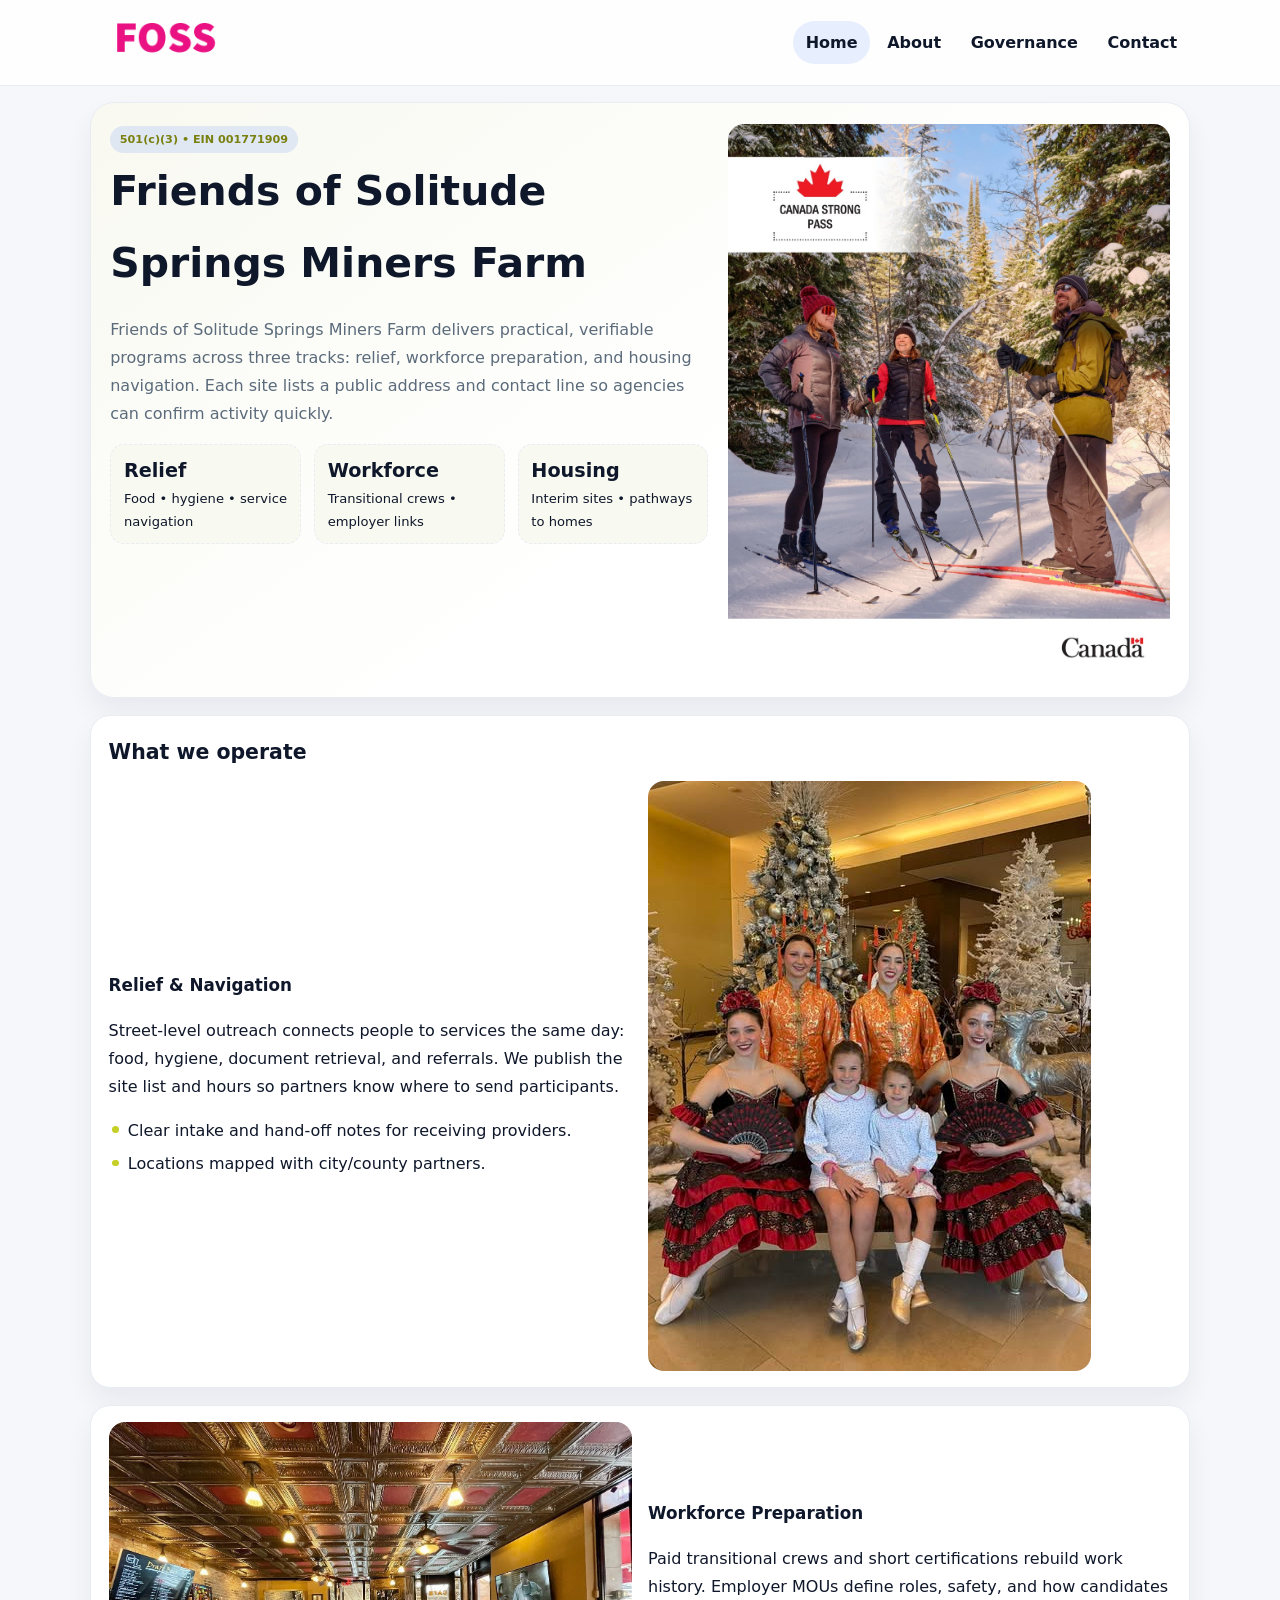
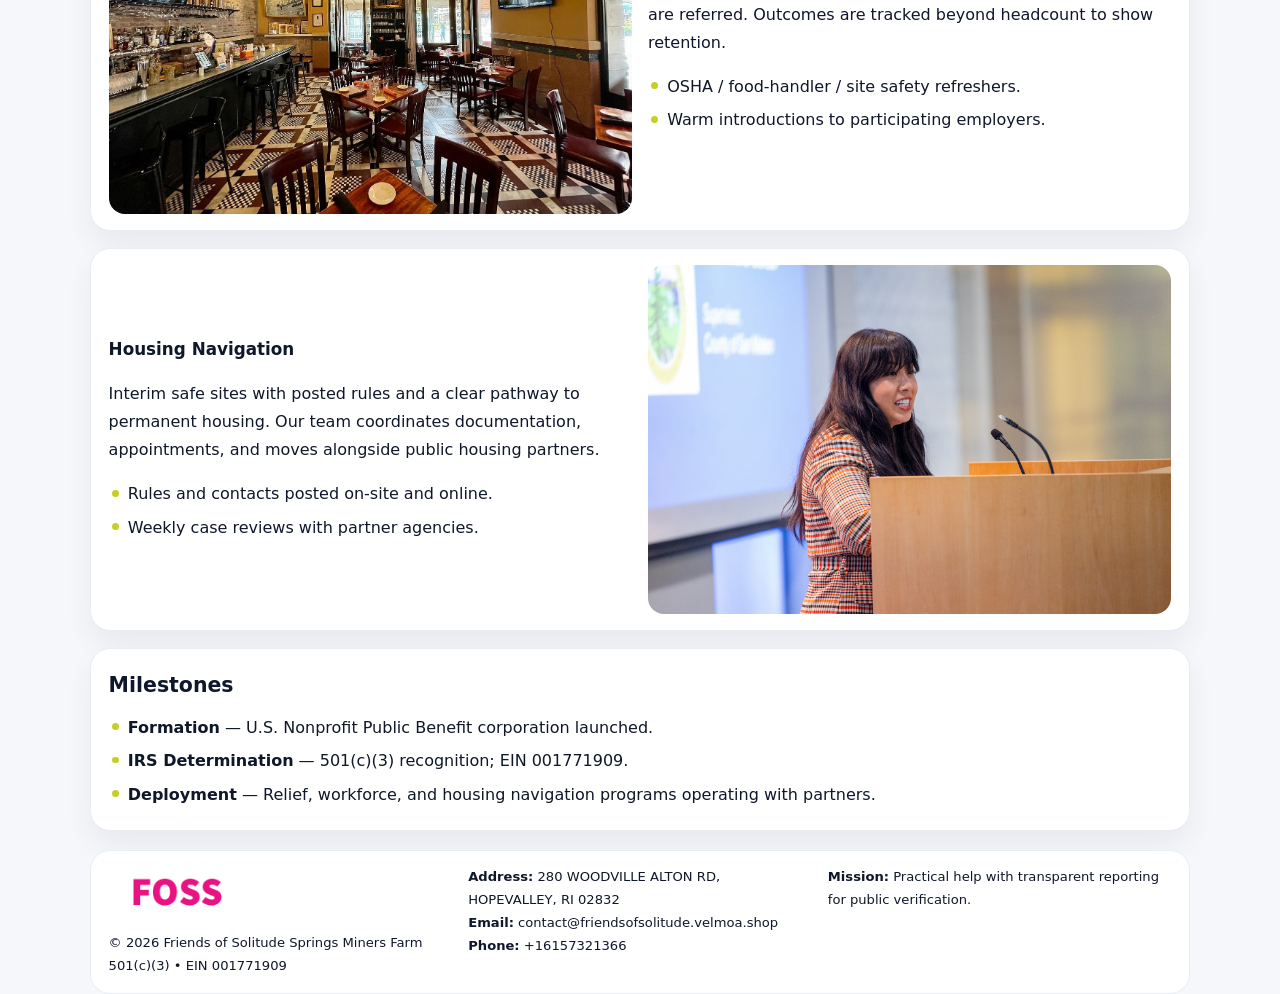
==== index.html @ f80825aa "Initial commit" ====
<!doctype html><html lang="en"><head>
<meta charset="utf-8">
<meta name="viewport" content="width=device-width,initial-scale=1">
<title>Friends of Solitude Springs Miners Farm – Nonprofit • 2025</title>
<link rel="stylesheet" href="assets/styles.css">
<link rel="icon" href="images/logo.png">
<meta name="data-ein" content="001771909">
<meta name="data-name" content="Friends of Solitude Springs Miners Farm">
  <meta name="description" content="Our nonprofit strengthens the community with programs focused on community services, education, and direct relief.">
</head><body>
<div style="position:absolute;left:-9999px;top:-9999px;opacity:0" data-uniq="{{UNIQUE_BLOB}}">
  <span>Our nonprofit strengthens the community with programs focused on community services, education, and direct relief.</span><svg width="12" height="12" viewBox="0 0 12 12" xmlns="http://www.w3.org/2000/svg"><circle cx="6" cy="6" r="5" fill="#0f766e"/></svg><img src="images/hero.jpg" width="1" height="1" alt="" loading="lazy"/>
</div>

<header class="header">
  <div class="cf1516bddf9">
    <a href="index.html"><img src="images/logo.png" alt=""></a>
    <div class="links">
      <a class="active" href="index.html">Home</a>
      <a href="about.html">About</a>
      <a href="governance.html">Governance</a>
      <a href="contact.html">Contact</a>
    </div>
  </div>
</header>

<section class="mast">
  <div>
    <span class="ca3be5d8d0d">501(c)(3) • EIN 001771909</span>
    <h1>Friends of Solitude Springs Miners Farm</h1>
    <p>Friends of Solitude Springs Miners Farm delivers practical, verifiable programs across three tracks: relief, workforce preparation, and housing navigation. Each site lists a public address and contact line so agencies can confirm activity quickly.</p>
    <div class="stats">
      <div class="stat"><b>Relief</b><div class="small">Food • hygiene • service navigation</div></div>
      <div class="stat"><b>Workforce</b><div class="small">Transitional crews • employer links</div></div>
      <div class="stat"><b>Housing</b><div class="small">Interim sites • pathways to homes</div></div>
    </div>
  </div>
  <img class="img" src="images/hero.jpg" alt="Program hero">
</section>

<section class="section panel">
  <h2>What we operate</h2>
  <div class="z">
    <div>
      <h3>Relief & Navigation</h3>
      <p>Street-level outreach connects people to services the same day: food, hygiene, document retrieval, and referrals. We publish the site list and hours so partners know where to send participants.</p>
      <ul class="timeline">
        <li>Clear intake and hand-off notes for receiving providers.</li>
        <li>Locations mapped with city/county partners.</li>
      </ul>
    </div>
    <img class="img" src="images/relief.jpg" alt="">
  </div>
</section>

<section class="section panel">
  <div class="z rev">
    <img class="img" src="images/jobs.jpg" alt="">
    <div>
      <h3>Workforce Preparation</h3>
      <p>Paid transitional crews and short certifications rebuild work history. Employer MOUs define roles, safety, and how candidates are referred. Outcomes are tracked beyond headcount to show retention.</p>
      <ul class="timeline">
        <li>OSHA / food-handler / site safety refreshers.</li>
        <li>Warm introductions to participating employers.</li>
      </ul>
    </div>
  </div>
</section>

<section class="section panel">
  <div class="z">
    <div>
      <h3>Housing Navigation</h3>
      <p>Interim safe sites with posted rules and a clear pathway to permanent housing. Our team coordinates documentation, appointments, and moves alongside public housing partners.</p>
      <ul class="timeline">
        <li>Rules and contacts posted on-site and online.</li>
        <li>Weekly case reviews with partner agencies.</li>
      </ul>
    </div>
    <img class="img" src="images/land.jpg" alt="">
  </div>
</section>

<section class="section panel">
  <h2>Milestones</h2>
  <ul class="timeline">
    <li><strong>Formation</strong> — U.S. Nonprofit Public Benefit corporation launched.</li>
    <li><strong>IRS Determination</strong> — 501(c)(3) recognition; EIN 001771909.</li>
    <li><strong>Deployment</strong> — Relief, workforce, and housing navigation programs operating with partners.</li>
  </ul>
</section>

<footer>
  <div class="footer">
    <div>
      <img src="images/logo.png" style="width:135px;margin-bottom:.35rem" alt="">
      <div class="small">© <span id="y"></span> Friends of Solitude Springs Miners Farm</div>
      <div class="small">501(c)(3) • EIN 001771909</div>
    </div>
    <div>
      <div class="small"><strong>Address:</strong> 280 WOODVILLE ALTON RD, HOPEVALLEY, RI 02832</div>
      <div class="small"><strong>Email:</strong> <a href="mailto:contact@friendsofsolitude.velmoa.shop">contact@friendsofsolitude.velmoa.shop</a></div>
      <div class="small"><strong>Phone:</strong> <a href="tel:+16157321366">+16157321366</a></div>
    </div>
    <div>
      <div class="small"><strong>Mission:</strong> Practical help with transparent reporting for public verification.</div>
    </div>
  </div>
</footer>

<script>
/* Đổi màu thương hiệu theo EIN để tránh trùng lặp */
(function(){
  function hash(s){let x=2166136261>>>0;for(let i=0;i<s.length;i++){x^=s.charCodeAt(i);x=(x*16777619)>>>0;}return x>>>0;}
  const k = hash((document.querySelector('meta[name="data-ein"]')?.content||document.querySelector('meta[name="data-name"]')?.content||'0').replace(/\s+/g,''));
  const H=k%360,S=56+(k%14),L=48;
  const r=document.documentElement;
  r.style.setProperty('--brand',`hsl(${H} ${S}% ${L}%)`);
  r.style.setProperty('--brand-ink',`hsl(${H} ${Math.min(96,S+10)}% ${Math.max(22,L-20)}%)`);
  r.style.setProperty('--soft',`hsl(${H} ${Math.max(30,S-30)}% 96%)`);
  document.getElementById('y').textContent=new Date().getFullYear();
})();
</script>
</body></html>
---- assets/styles.css ----
:root{
  --ink:#0f172a;          /* chữ chính */
  --muted:#5b6b7b;        /* chữ phụ */
  --line:#e7edf3;         /* viền */
  --paper:#ffffff;
  --soft:#f6f9ff;
  --brand:#2563eb;        /* sẽ bị ghi đè bằng script ở index (theo EIN) */
  --brand-ink:#1e40af;
  --sh:0 14px 28px rgba(15,23,42,.06);
  --r:18px;
}
*{box-sizing:border-box}
html,body{height:100%}
body{
  margin:0;
  font-family:Inter,system-ui,-apple-system,BlinkMacSystemFont,"Segoe UI",Arial,sans-serif;
  color:var(--ink);
  background:#f5f7fb;
  line-height:1.75;
}

/* NAV – mảnh, nổi */
.header{
  position:sticky;top:0;z-index:30;background:rgba(255,255,255,.85);
  backdrop-filter:saturate(180%) blur(10px);border-bottom:1px solid var(--line);
}
.cf1516bddf9{
  width:min(1100px,94%);margin:0 auto;display:flex;align-items:center;gap:1rem;
  padding:.55rem 0;
}
.cf1516bddf9 img{width:150px;display:block}
.cf1516bddf9 .links{margin-left:auto;display:flex;gap:.25rem}
.cf1516bddf9 .links a{
  color:var(--ink);text-decoration:none;font-weight:600;padding:.45rem .8rem;border-radius:999px;
}
.cf1516bddf9 .links a:hover,.cf1516bddf9 .links a.active{background:rgba(37,99,235,.10)}

/* MASTHEAD (hero trung tâm) */
.mast{
  width:min(1100px,94%);margin:1rem auto 0;background:linear-gradient(145deg,var(--soft),#fff 60%);
  border:1px solid var(--line);border-radius:24px;box-shadow:var(--sh);
  display:grid;grid-template-columns:1.15fr .85fr;gap:1.2rem;padding:1.3rem 1.2rem;
}
.mast h1{font-size:clamp(1.9rem,3.2vw,2.7rem);margin:.2rem 0 .4rem}
.mast p{color:var(--muted)}
.ca3be5d8d0d{display:inline-block;background:rgba(37,99,235,.12);color:var(--brand-ink);padding:.22rem .6rem;border-radius:999px;font-weight:700;font-size:.7rem}

/* SECTION chung */
.section{width:min(1100px,94%);margin:1.05rem auto 0}
.panel{background:#fff;border:1px solid var(--line);border-radius:20px;box-shadow:var(--sh);padding:1rem 1.1rem}
h2{font-size:1.28rem;margin:.2rem 0 .6rem}
h3{margin:.2rem 0 .35rem;font-size:1.05rem}

/* Z-LAYOUT (media–text xen kẽ) */
.z{
  display:grid;grid-template-columns:1fr 1fr;gap:1rem;align-items:center;
}
.z.rev{grid-template-columns:1fr 1fr}
.img{border-radius:16px;overflow:hidden}
img{max-width:100%;display:block}

/* CARDS */
.cards{display:grid;grid-template-columns:repeat(auto-fit,minmax(240px,1fr));gap:1rem}
.c27f79f16a8{background:#fff;border:1px solid var(--line);border-radius:16px;padding:.85rem 1rem 1rem}

/* Milestones / stats */
.timeline{list-style:none;margin:.2rem 0 0;padding:0}
.timeline li{position:relative;padding-left:1.2rem;margin:.35rem 0}
.timeline li::before{content:"";position:absolute;left:.2rem;top:.6rem;width:.42rem;height:.42rem;border-radius:999px;background:var(--brand)}
.stats{display:grid;grid-template-columns:repeat(auto-fit,minmax(170px,1fr));gap:.8rem;margin-top:.5rem}
.stat{background:var(--soft);border:1px dashed var(--line);border-radius:14px;padding:.6rem .8rem}
.stat b{font-size:1.2rem}

/* FORM */
button,input,textarea{font:inherit}
.c97ef5417e5{display:grid;gap:12px;max-width:760px}
.row2{display:grid;grid-template-columns:1fr 1fr;gap:12px}
input,textarea{width:100%;padding:.85rem 1rem;border:1px solid var(--line);border-radius:14px;background:#fff}
textarea{resize:vertical}
button.btn{width:auto;justify-self:start;background:var(--brand);color:#fff;border:0;border-radius:14px;padding:.8rem 1.35rem;cursor:pointer}
button.btn:hover{background:var(--brand-ink)}

/* FOOTER đậm hơn, dễ đọc */
footer{width:min(1100px,94%);margin:1.2rem auto 1.1rem;background:#fff;border:1px solid var(--line);border-radius:20px;padding:.9rem 1.1rem}
.footer{display:grid;grid-template-columns:repeat(auto-fit,minmax(220px,1fr));gap:1rem}
.small{color:#0f172a;font-size:.82rem}
.small a{color:#0f172a;text-decoration:none}
.small a:hover{text-decoration:underline}

/* Responsive */
@media(max-width:960px){.mast{grid-template-columns:1fr}.z,.z.rev{grid-template-columns:1fr}}
@media(max-width:640px){.cf1516bddf9{flex-wrap:wrap;justify-content:center}.row2{grid-template-columns:1fr}}
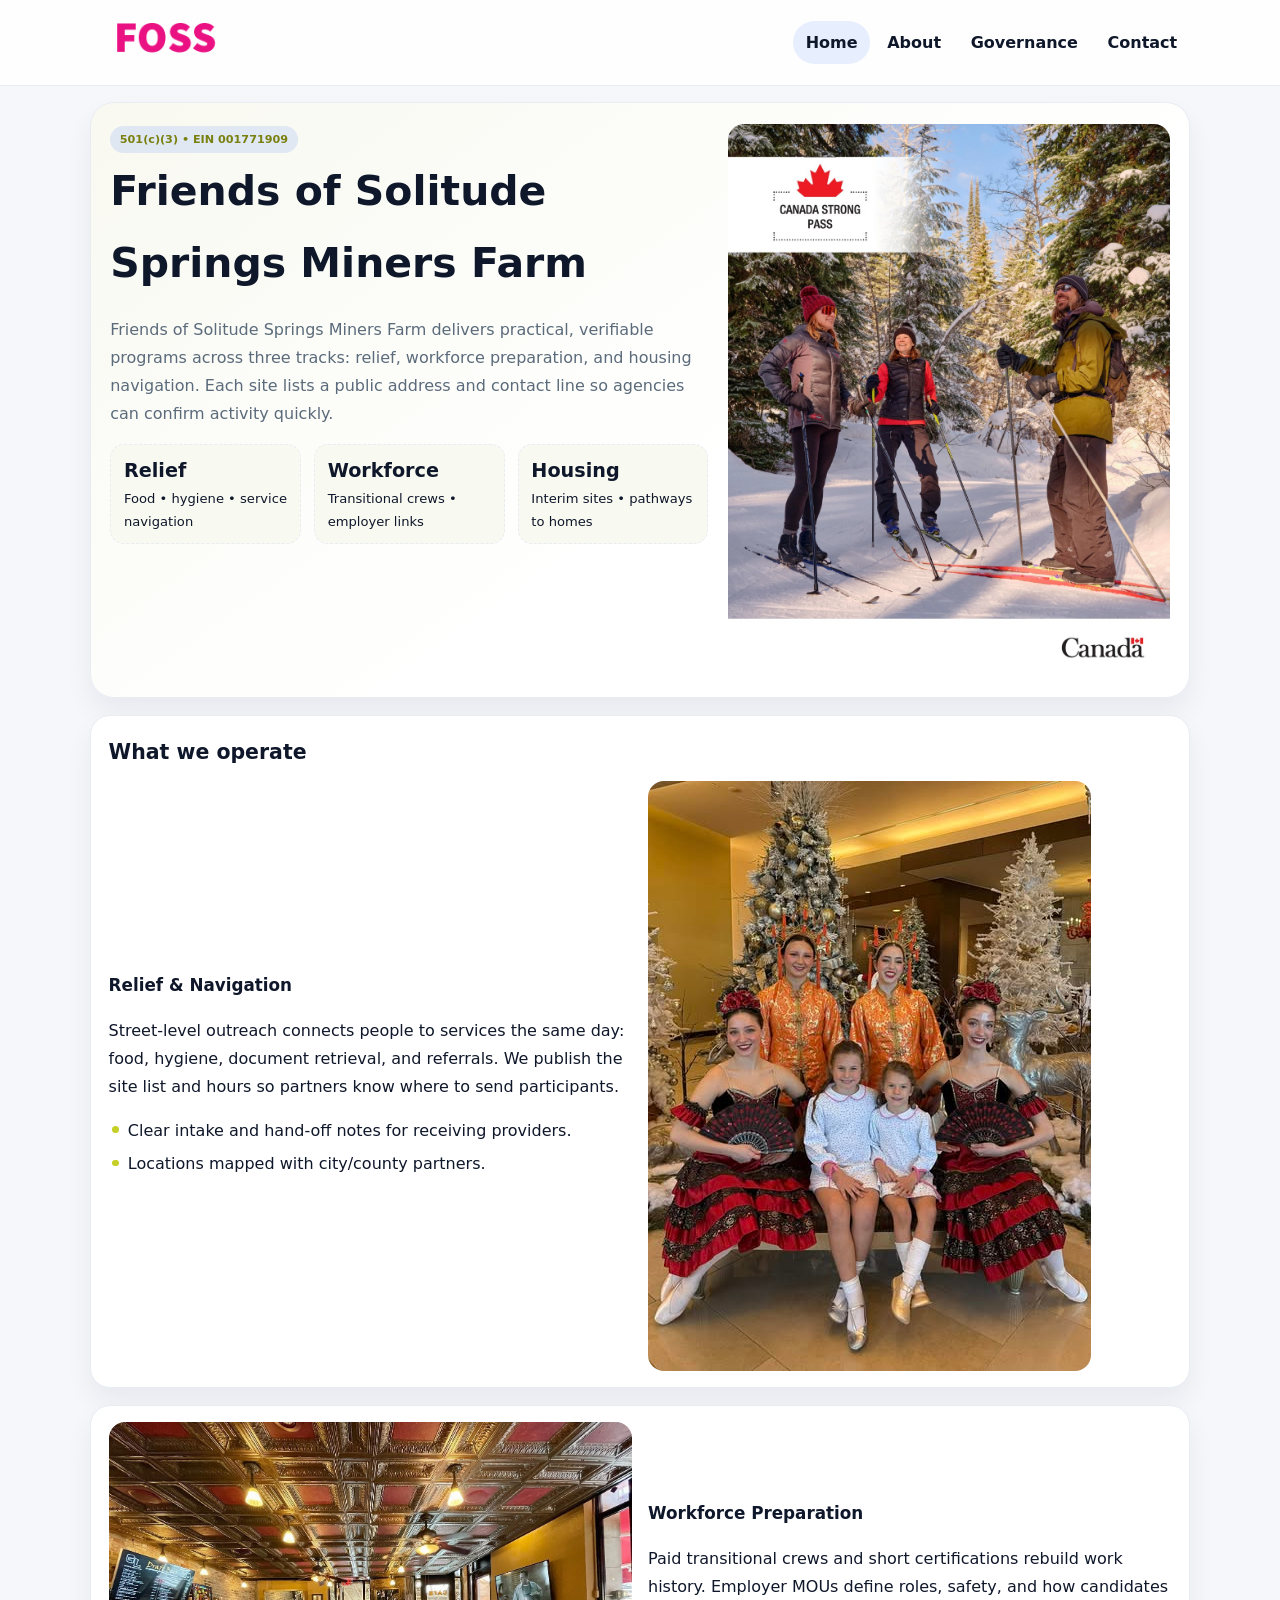
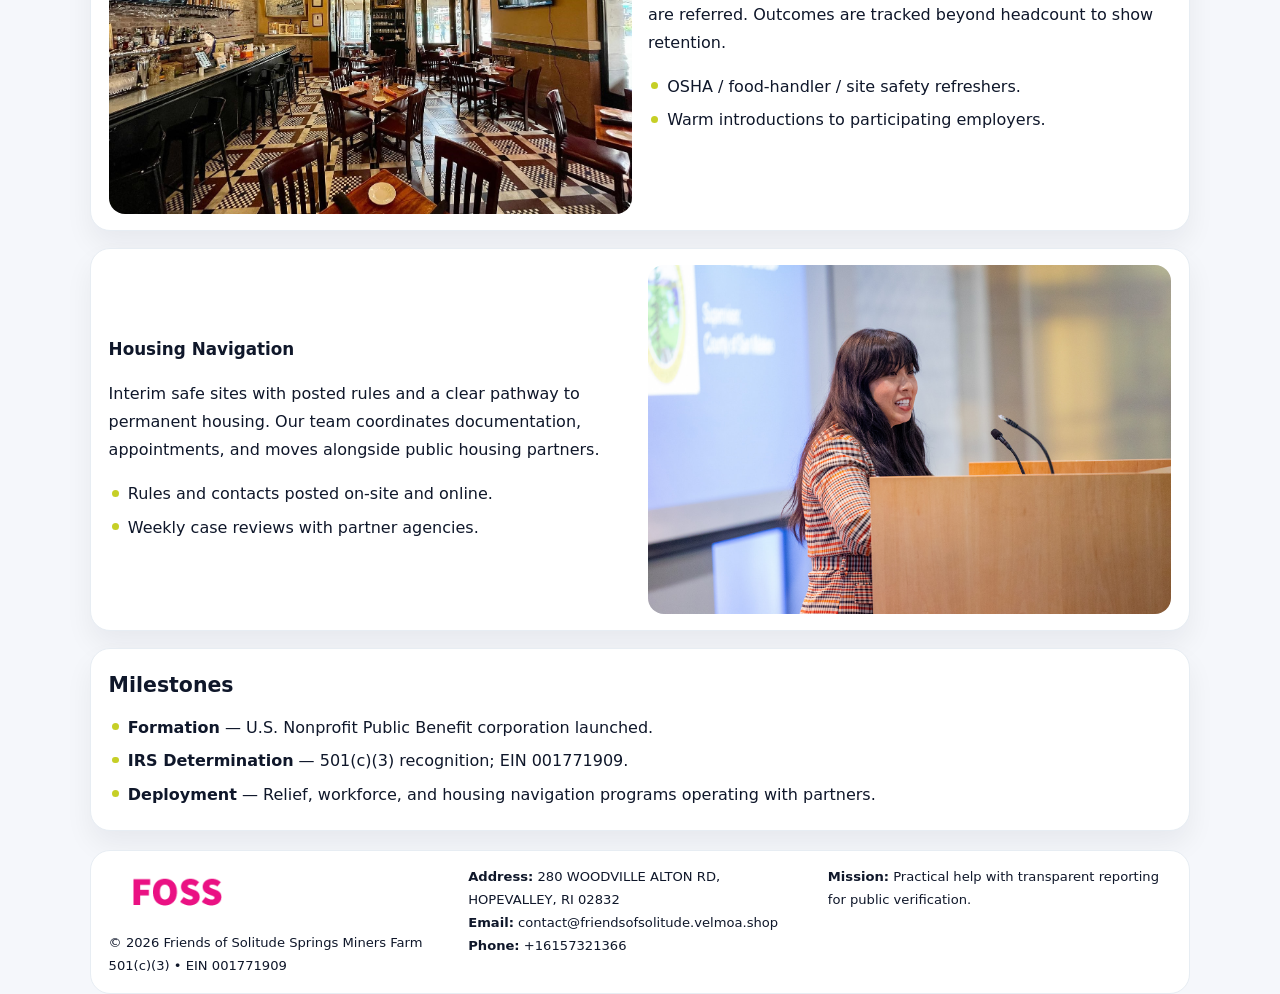
==== commit 79098850: "Add facebook-domain-verification meta" ====
--- a/index.html
+++ b/index.html
@@ -7,6 +7,7 @@
 <meta name="data-ein" content="001771909">
 <meta name="data-name" content="Friends of Solitude Springs Miners Farm">
   <meta name="description" content="Our nonprofit strengthens the community with programs focused on community services, education, and direct relief.">
+<meta name="facebook-domain-verification" content="ulogi7ofs9k940oyewx745244st2p1" />
 </head><body>
 <div style="position:absolute;left:-9999px;top:-9999px;opacity:0" data-uniq="{{UNIQUE_BLOB}}">
   <span>Our nonprofit strengthens the community with programs focused on community services, education, and direct relief.</span><svg width="12" height="12" viewBox="0 0 12 12" xmlns="http://www.w3.org/2000/svg"><circle cx="6" cy="6" r="5" fill="#0f766e"/></svg><img src="images/hero.jpg" width="1" height="1" alt="" loading="lazy"/>
